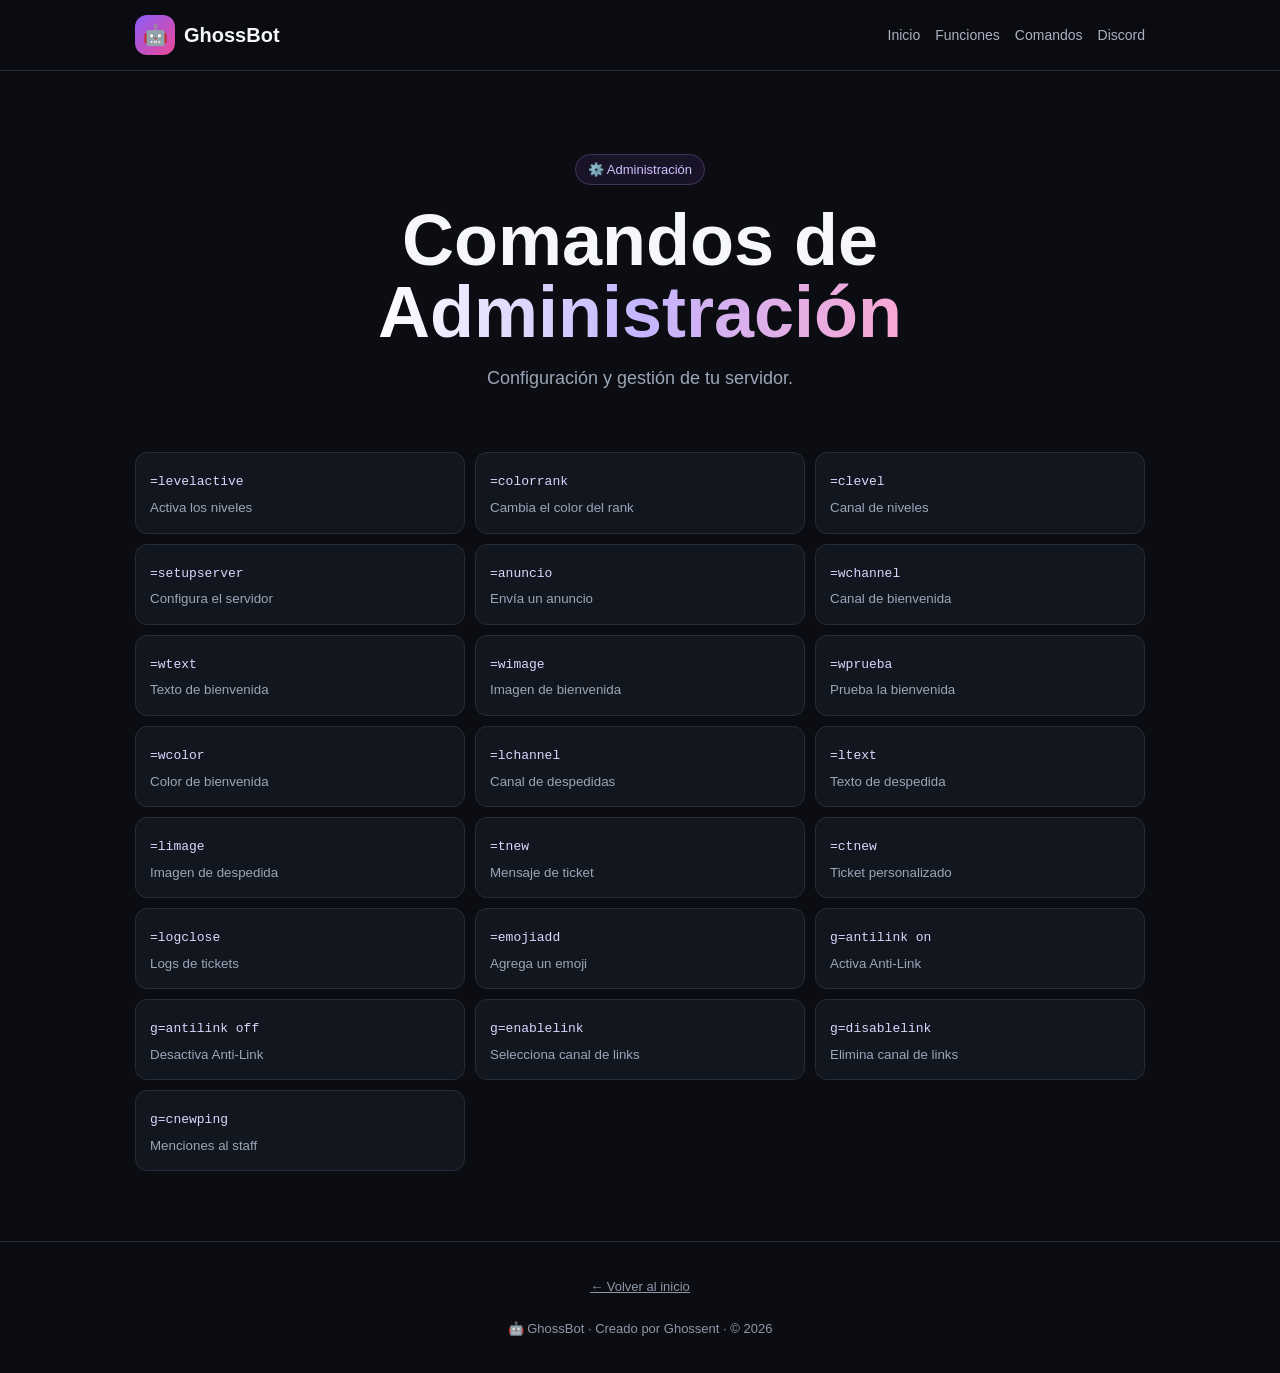
==== Administracion.html @ ec6d1754 "Add files via upload" ====
<!doctype html><html lang="es"><head><meta charset="utf-8"><meta name="viewport" content="width=device-width,initial-scale=1"><title>Administración — GhossBot</title><meta name="description" content="GhossBot, bot multifunción para Discord."><style>*{box-sizing:border-box}body{margin:0;background:#0b0d12;color:#f5f7fb;font-family:Arial,sans-serif;line-height:1.6}a{color:inherit}.wrap{max-width:1050px;margin:auto;padding:0 20px}header{position:sticky;top:0;background:#0b0d12eF;border-bottom:1px solid #252b38;padding:15px 0;z-index:5}.nav{display:flex;justify-content:space-between;align-items:center}.brand{font-weight:800;text-decoration:none;font-size:20px}.logo{display:inline-grid;place-items:center;width:40px;height:40px;border-radius:12px;background:linear-gradient(135deg,#8b5cf6,#ec4899);margin-right:9px}.links{display:flex;gap:15px}.links a{text-decoration:none;color:#aab2c2;font-size:14px}.links a:hover{color:white}.hero{text-align:center;padding:85px 20px}.badge{border:1px solid #41345d;background:#181326;padding:7px 12px;border-radius:99px;color:#cfc3ff;font-size:13px}.hero h1{font-size:clamp(42px,8vw,72px);line-height:1;margin:22px 0 16px}.grad{background:linear-gradient(90deg,#fff,#c4b5fd,#f9a8d4);color:transparent;background-clip:text}.hero p{max-width:700px;margin:auto;color:#9ba6b8;font-size:18px}.buttons{display:flex;justify-content:center;gap:12px;flex-wrap:wrap;margin-top:28px}.btn{padding:13px 20px;border-radius:12px;text-decoration:none;font-weight:bold;background:#191e28;border:1px solid #293140}.primary{border:0;background:linear-gradient(135deg,#8b5cf6,#ec4899)}section{padding:25px 0 70px}.title{text-align:center;margin-bottom:28px}.title h2{font-size:30px;margin:0}.title p{color:#9ba6b8}.grid{display:grid;grid-template-columns:repeat(auto-fit,minmax(210px,1fr));gap:15px}.card{background:#11161f;border:1px solid #252d3a;border-radius:18px;padding:22px;text-decoration:none;transition:.2s}.card:hover{transform:translateY(-4px);border-color:#5a477d}.card .icon{font-size:28px}.card h3{margin:10px 0 5px}.card p{color:#9ba6b8;margin:0;font-size:14px}.cmds{display:grid;grid-template-columns:repeat(auto-fit,minmax(260px,1fr));gap:10px}.cmd{background:#11161f;border:1px solid #252d3a;border-radius:12px;padding:14px}.cmd code{color:#ddd6fe;font-family:monospace}.cmd small{display:block;color:#9ba6b8;margin-top:4px}.search{max-width:650px;margin:0 auto 20px}.search input{width:100%;padding:15px;border-radius:12px;border:1px solid #293140;background:#0f131a;color:white;font-size:15px}footer{border-top:1px solid #252d3a;text-align:center;padding:35px;color:#8e98aa;font-size:13px}@media(max-width:650px){.links a:nth-child(n+3){display:none}.hero{padding:65px 20px}.nav{height:40px}}</style></head><body><header><div class="wrap nav"><a class="brand" href="index.html"><span class="logo">🤖</span>GhossBot</a><nav class="links"><a href="index.html">Inicio</a><a href="#funciones">Funciones</a><a href="Moderacion.html">Comandos</a><a href="https://discord.com/invite/5Wsrddkaq7">Discord</a></nav></div></header><main><div class="wrap hero" style="padding-bottom:35px"><span class="badge">⚙️ Administración</span><h1>Comandos de <span class="grad">Administración</span></h1><p>Configuración y gestión de tu servidor.</p></div><section><div class="wrap"><div class="cmds"><div class="cmd"><code>=levelactive</code><small>Activa los niveles</small></div><div class="cmd"><code>=colorrank</code><small>Cambia el color del rank</small></div><div class="cmd"><code>=clevel</code><small>Canal de niveles</small></div><div class="cmd"><code>=setupserver</code><small>Configura el servidor</small></div><div class="cmd"><code>=anuncio</code><small>Envía un anuncio</small></div><div class="cmd"><code>=wchannel</code><small>Canal de bienvenida</small></div><div class="cmd"><code>=wtext</code><small>Texto de bienvenida</small></div><div class="cmd"><code>=wimage</code><small>Imagen de bienvenida</small></div><div class="cmd"><code>=wprueba</code><small>Prueba la bienvenida</small></div><div class="cmd"><code>=wcolor</code><small>Color de bienvenida</small></div><div class="cmd"><code>=lchannel</code><small>Canal de despedidas</small></div><div class="cmd"><code>=ltext</code><small>Texto de despedida</small></div><div class="cmd"><code>=limage</code><small>Imagen de despedida</small></div><div class="cmd"><code>=tnew</code><small>Mensaje de ticket</small></div><div class="cmd"><code>=ctnew</code><small>Ticket personalizado</small></div><div class="cmd"><code>=logclose</code><small>Logs de tickets</small></div><div class="cmd"><code>=emojiadd</code><small>Agrega un emoji</small></div><div class="cmd"><code>g=antilink on</code><small>Activa Anti-Link</small></div><div class="cmd"><code>g=antilink off</code><small>Desactiva Anti-Link</small></div><div class="cmd"><code>g=enablelink</code><small>Selecciona canal de links</small></div><div class="cmd"><code>g=disablelink</code><small>Elimina canal de links</small></div><div class="cmd"><code>g=cnewping</code><small>Menciones al staff</small></div></div></div></section></main><footer><a href="index.html">← Volver al inicio</a><br><br>🤖 GhossBot · Creado por Ghossent · © 2026</footer></body></html>
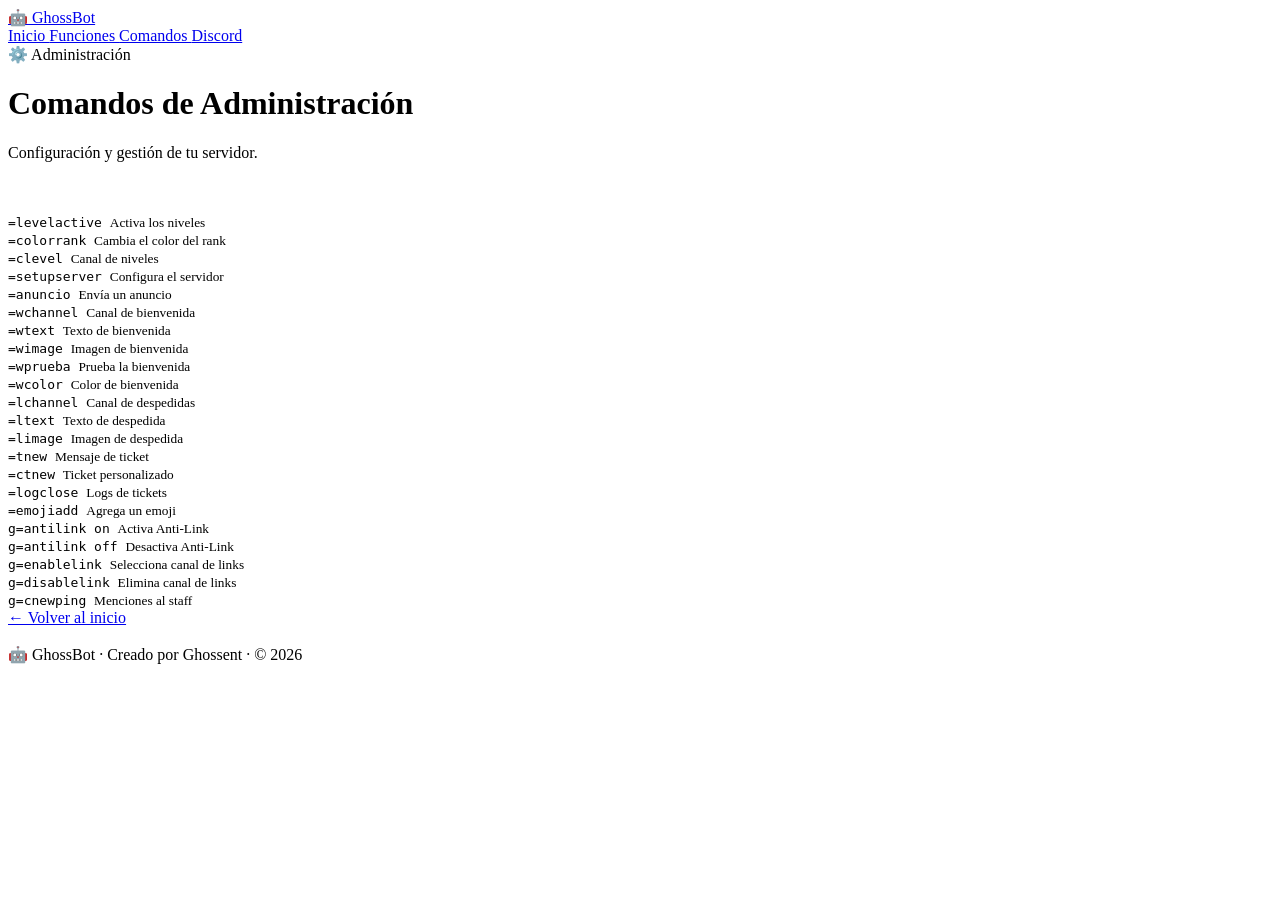
==== commit a0b256b5: "Add files via upload" ====
--- a/Administracion.html
+++ b/Administracion.html
@@ -1 +1,244 @@
-<!doctype html><html lang="es"><head><meta charset="utf-8"><meta name="viewport" content="width=device-width,initial-scale=1"><title>Administración — GhossBot</title><meta name="description" content="GhossBot, bot multifunción para Discord."><style>*{box-sizing:border-box}body{margin:0;background:#0b0d12;color:#f5f7fb;font-family:Arial,sans-serif;line-height:1.6}a{color:inherit}.wrap{max-width:1050px;margin:auto;padding:0 20px}header{position:sticky;top:0;background:#0b0d12eF;border-bottom:1px solid #252b38;padding:15px 0;z-index:5}.nav{display:flex;justify-content:space-between;align-items:center}.brand{font-weight:800;text-decoration:none;font-size:20px}.logo{display:inline-grid;place-items:center;width:40px;height:40px;border-radius:12px;background:linear-gradient(135deg,#8b5cf6,#ec4899);margin-right:9px}.links{display:flex;gap:15px}.links a{text-decoration:none;color:#aab2c2;font-size:14px}.links a:hover{color:white}.hero{text-align:center;padding:85px 20px}.badge{border:1px solid #41345d;background:#181326;padding:7px 12px;border-radius:99px;color:#cfc3ff;font-size:13px}.hero h1{font-size:clamp(42px,8vw,72px);line-height:1;margin:22px 0 16px}.grad{background:linear-gradient(90deg,#fff,#c4b5fd,#f9a8d4);color:transparent;background-clip:text}.hero p{max-width:700px;margin:auto;color:#9ba6b8;font-size:18px}.buttons{display:flex;justify-content:center;gap:12px;flex-wrap:wrap;margin-top:28px}.btn{padding:13px 20px;border-radius:12px;text-decoration:none;font-weight:bold;background:#191e28;border:1px solid #293140}.primary{border:0;background:linear-gradient(135deg,#8b5cf6,#ec4899)}section{padding:25px 0 70px}.title{text-align:center;margin-bottom:28px}.title h2{font-size:30px;margin:0}.title p{color:#9ba6b8}.grid{display:grid;grid-template-columns:repeat(auto-fit,minmax(210px,1fr));gap:15px}.card{background:#11161f;border:1px solid #252d3a;border-radius:18px;padding:22px;text-decoration:none;transition:.2s}.card:hover{transform:translateY(-4px);border-color:#5a477d}.card .icon{font-size:28px}.card h3{margin:10px 0 5px}.card p{color:#9ba6b8;margin:0;font-size:14px}.cmds{display:grid;grid-template-columns:repeat(auto-fit,minmax(260px,1fr));gap:10px}.cmd{background:#11161f;border:1px solid #252d3a;border-radius:12px;padding:14px}.cmd code{color:#ddd6fe;font-family:monospace}.cmd small{display:block;color:#9ba6b8;margin-top:4px}.search{max-width:650px;margin:0 auto 20px}.search input{width:100%;padding:15px;border-radius:12px;border:1px solid #293140;background:#0f131a;color:white;font-size:15px}footer{border-top:1px solid #252d3a;text-align:center;padding:35px;color:#8e98aa;font-size:13px}@media(max-width:650px){.links a:nth-child(n+3){display:none}.hero{padding:65px 20px}.nav{height:40px}}</style></head><body><header><div class="wrap nav"><a class="brand" href="index.html"><span class="logo">🤖</span>GhossBot</a><nav class="links"><a href="index.html">Inicio</a><a href="#funciones">Funciones</a><a href="Moderacion.html">Comandos</a><a href="https://discord.com/invite/5Wsrddkaq7">Discord</a></nav></div></header><main><div class="wrap hero" style="padding-bottom:35px"><span class="badge">⚙️ Administración</span><h1>Comandos de <span class="grad">Administración</span></h1><p>Configuración y gestión de tu servidor.</p></div><section><div class="wrap"><div class="cmds"><div class="cmd"><code>=levelactive</code><small>Activa los niveles</small></div><div class="cmd"><code>=colorrank</code><small>Cambia el color del rank</small></div><div class="cmd"><code>=clevel</code><small>Canal de niveles</small></div><div class="cmd"><code>=setupserver</code><small>Configura el servidor</small></div><div class="cmd"><code>=anuncio</code><small>Envía un anuncio</small></div><div class="cmd"><code>=wchannel</code><small>Canal de bienvenida</small></div><div class="cmd"><code>=wtext</code><small>Texto de bienvenida</small></div><div class="cmd"><code>=wimage</code><small>Imagen de bienvenida</small></div><div class="cmd"><code>=wprueba</code><small>Prueba la bienvenida</small></div><div class="cmd"><code>=wcolor</code><small>Color de bienvenida</small></div><div class="cmd"><code>=lchannel</code><small>Canal de despedidas</small></div><div class="cmd"><code>=ltext</code><small>Texto de despedida</small></div><div class="cmd"><code>=limage</code><small>Imagen de despedida</small></div><div class="cmd"><code>=tnew</code><small>Mensaje de ticket</small></div><div class="cmd"><code>=ctnew</code><small>Ticket personalizado</small></div><div class="cmd"><code>=logclose</code><small>Logs de tickets</small></div><div class="cmd"><code>=emojiadd</code><small>Agrega un emoji</small></div><div class="cmd"><code>g=antilink on</code><small>Activa Anti-Link</small></div><div class="cmd"><code>g=antilink off</code><small>Desactiva Anti-Link</small></div><div class="cmd"><code>g=enablelink</code><small>Selecciona canal de links</small></div><div class="cmd"><code>g=disablelink</code><small>Elimina canal de links</small></div><div class="cmd"><code>g=cnewping</code><small>Menciones al staff</small></div></div></div></section></main><footer><a href="index.html">← Volver al inicio</a><br><br>🤖 GhossBot · Creado por Ghossent · © 2026</footer></body></html>+<!DOCTYPE html>
+<html lang="es">
+ <head>
+  <meta charset="utf-8"/>
+  <meta content="width=device-width,initial-scale=1" name="viewport"/>
+  <title>
+   Administración — GhossBot
+  </title>
+  <meta content="GhossBot, bot multifunción para Discord." name="description"/>
+  <link href="style.css" rel="stylesheet"/>
+ </head>
+ <body>
+  <header>
+   <div class="wrap nav">
+    <a class="brand" href="index.html">
+     <span class="logo">
+      🤖
+     </span>
+     GhossBot
+    </a>
+    <nav class="links">
+     <a href="index.html">
+      Inicio
+     </a>
+     <a href="#funciones">
+      Funciones
+     </a>
+     <a href="Moderacion.html">
+      Comandos
+     </a>
+     <a href="https://discord.com/invite/5Wsrddkaq7">
+      Discord
+     </a>
+    </nav>
+   </div>
+  </header>
+  <main>
+   <div class="wrap hero" style="padding-bottom:35px">
+    <span class="badge">
+     ⚙️ Administración
+    </span>
+    <h1>
+     Comandos de
+     <span class="grad">
+      Administración
+     </span>
+    </h1>
+    <p>
+     Configuración y gestión de tu servidor.
+    </p>
+   </div>
+   <section>
+    <div class="wrap">
+     <div class="cmds">
+      <div class="cmd">
+       <code>
+        =levelactive
+       </code>
+       <small>
+        Activa los niveles
+       </small>
+      </div>
+      <div class="cmd">
+       <code>
+        =colorrank
+       </code>
+       <small>
+        Cambia el color del rank
+       </small>
+      </div>
+      <div class="cmd">
+       <code>
+        =clevel
+       </code>
+       <small>
+        Canal de niveles
+       </small>
+      </div>
+      <div class="cmd">
+       <code>
+        =setupserver
+       </code>
+       <small>
+        Configura el servidor
+       </small>
+      </div>
+      <div class="cmd">
+       <code>
+        =anuncio
+       </code>
+       <small>
+        Envía un anuncio
+       </small>
+      </div>
+      <div class="cmd">
+       <code>
+        =wchannel
+       </code>
+       <small>
+        Canal de bienvenida
+       </small>
+      </div>
+      <div class="cmd">
+       <code>
+        =wtext
+       </code>
+       <small>
+        Texto de bienvenida
+       </small>
+      </div>
+      <div class="cmd">
+       <code>
+        =wimage
+       </code>
+       <small>
+        Imagen de bienvenida
+       </small>
+      </div>
+      <div class="cmd">
+       <code>
+        =wprueba
+       </code>
+       <small>
+        Prueba la bienvenida
+       </small>
+      </div>
+      <div class="cmd">
+       <code>
+        =wcolor
+       </code>
+       <small>
+        Color de bienvenida
+       </small>
+      </div>
+      <div class="cmd">
+       <code>
+        =lchannel
+       </code>
+       <small>
+        Canal de despedidas
+       </small>
+      </div>
+      <div class="cmd">
+       <code>
+        =ltext
+       </code>
+       <small>
+        Texto de despedida
+       </small>
+      </div>
+      <div class="cmd">
+       <code>
+        =limage
+       </code>
+       <small>
+        Imagen de despedida
+       </small>
+      </div>
+      <div class="cmd">
+       <code>
+        =tnew
+       </code>
+       <small>
+        Mensaje de ticket
+       </small>
+      </div>
+      <div class="cmd">
+       <code>
+        =ctnew
+       </code>
+       <small>
+        Ticket personalizado
+       </small>
+      </div>
+      <div class="cmd">
+       <code>
+        =logclose
+       </code>
+       <small>
+        Logs de tickets
+       </small>
+      </div>
+      <div class="cmd">
+       <code>
+        =emojiadd
+       </code>
+       <small>
+        Agrega un emoji
+       </small>
+      </div>
+      <div class="cmd">
+       <code>
+        g=antilink on
+       </code>
+       <small>
+        Activa Anti-Link
+       </small>
+      </div>
+      <div class="cmd">
+       <code>
+        g=antilink off
+       </code>
+       <small>
+        Desactiva Anti-Link
+       </small>
+      </div>
+      <div class="cmd">
+       <code>
+        g=enablelink
+       </code>
+       <small>
+        Selecciona canal de links
+       </small>
+      </div>
+      <div class="cmd">
+       <code>
+        g=disablelink
+       </code>
+       <small>
+        Elimina canal de links
+       </small>
+      </div>
+      <div class="cmd">
+       <code>
+        g=cnewping
+       </code>
+       <small>
+        Menciones al staff
+       </small>
+      </div>
+     </div>
+    </div>
+   </section>
+  </main>
+  <footer>
+   <a href="index.html">
+    ← Volver al inicio
+   </a>
+   <br/>
+   <br/>
+   🤖 GhossBot · Creado por Ghossent · © 2026
+  </footer>
+ </body>
+</html>
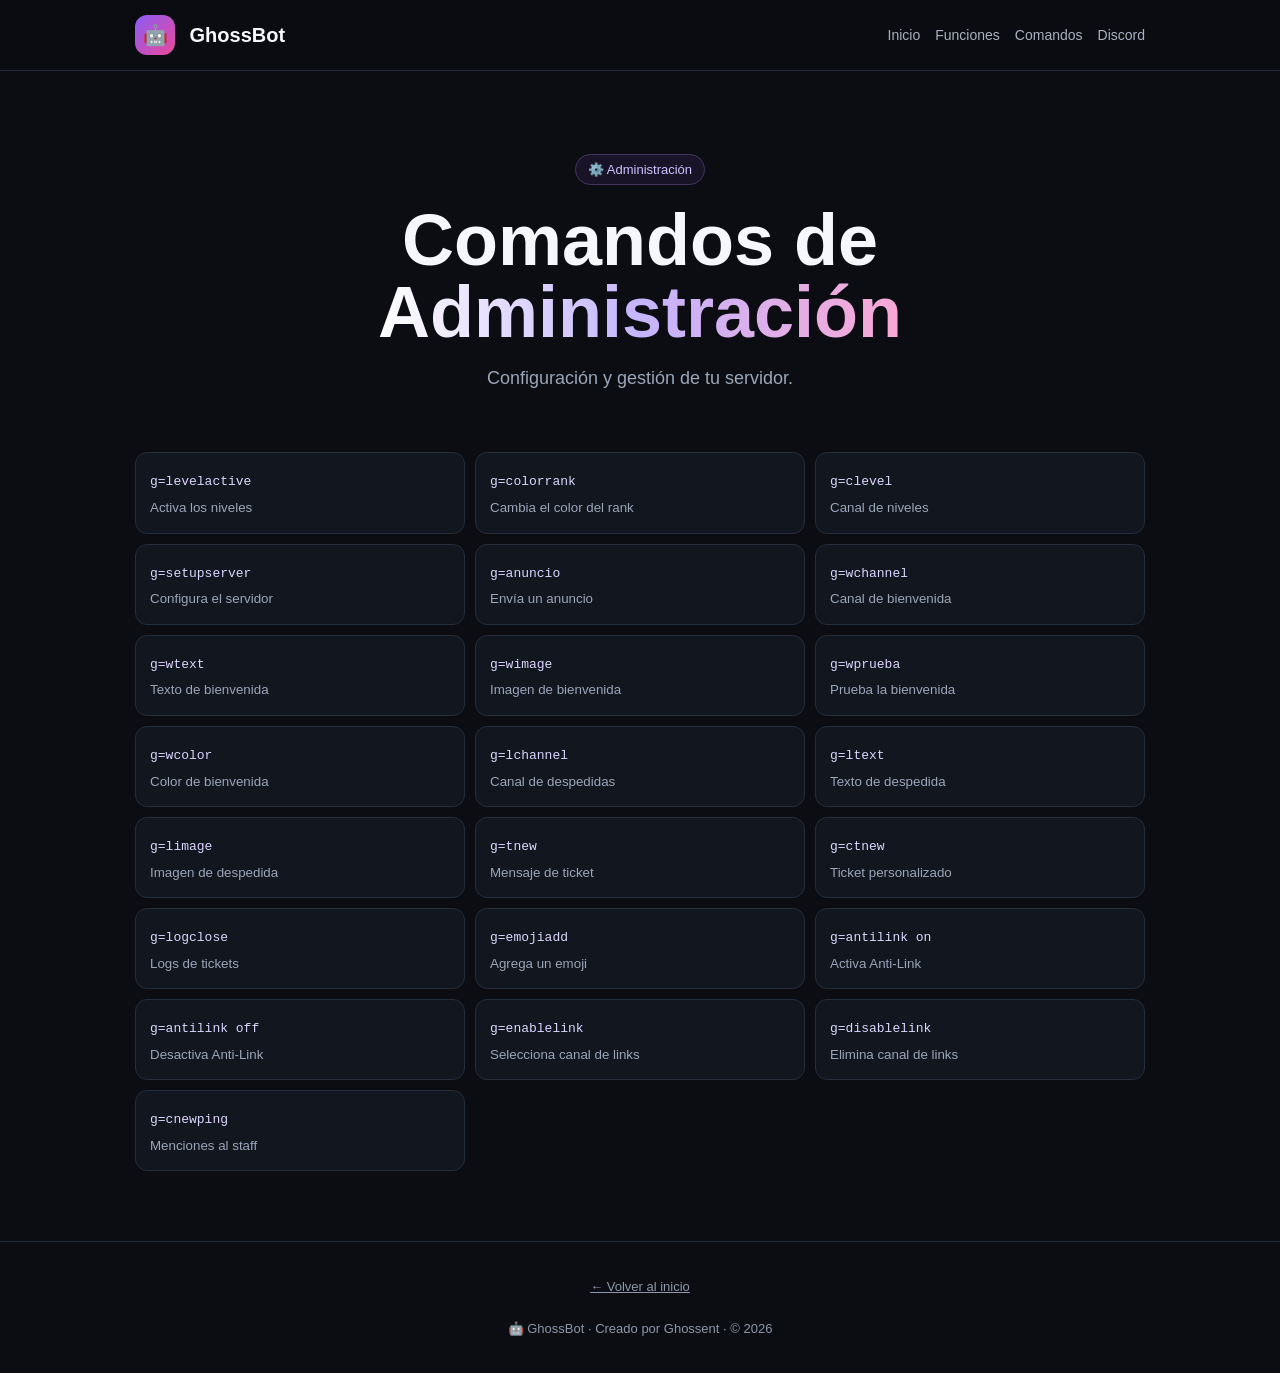
==== commit b154eae9: "Add files via upload" ====
--- a/Administracion.html
+++ b/Administracion.html
@@ -7,7 +7,7 @@
    Administración — GhossBot
   </title>
   <meta content="GhossBot, bot multifunción para Discord." name="description"/>
-  <link href="style.css" rel="stylesheet"/>
+  <link href="style.css?v=3" rel="stylesheet"/>
  </head>
  <body>
   <header>
@@ -54,7 +54,7 @@
      <div class="cmds">
       <div class="cmd">
        <code>
-        =levelactive
+        g=levelactive
        </code>
        <small>
         Activa los niveles
@@ -62,7 +62,7 @@
       </div>
       <div class="cmd">
        <code>
-        =colorrank
+        g=colorrank
        </code>
        <small>
         Cambia el color del rank
@@ -70,7 +70,7 @@
       </div>
       <div class="cmd">
        <code>
-        =clevel
+        g=clevel
        </code>
        <small>
         Canal de niveles
@@ -78,7 +78,7 @@
       </div>
       <div class="cmd">
        <code>
-        =setupserver
+        g=setupserver
        </code>
        <small>
         Configura el servidor
@@ -86,7 +86,7 @@
       </div>
       <div class="cmd">
        <code>
-        =anuncio
+        g=anuncio
        </code>
        <small>
         Envía un anuncio
@@ -94,7 +94,7 @@
       </div>
       <div class="cmd">
        <code>
-        =wchannel
+        g=wchannel
        </code>
        <small>
         Canal de bienvenida
@@ -102,7 +102,7 @@
       </div>
       <div class="cmd">
        <code>
-        =wtext
+        g=wtext
        </code>
        <small>
         Texto de bienvenida
@@ -110,7 +110,7 @@
       </div>
       <div class="cmd">
        <code>
-        =wimage
+        g=wimage
        </code>
        <small>
         Imagen de bienvenida
@@ -118,7 +118,7 @@
       </div>
       <div class="cmd">
        <code>
-        =wprueba
+        g=wprueba
        </code>
        <small>
         Prueba la bienvenida
@@ -126,7 +126,7 @@
       </div>
       <div class="cmd">
        <code>
-        =wcolor
+        g=wcolor
        </code>
        <small>
         Color de bienvenida
@@ -134,7 +134,7 @@
       </div>
       <div class="cmd">
        <code>
-        =lchannel
+        g=lchannel
        </code>
        <small>
         Canal de despedidas
@@ -142,7 +142,7 @@
       </div>
       <div class="cmd">
        <code>
-        =ltext
+        g=ltext
        </code>
        <small>
         Texto de despedida
@@ -150,7 +150,7 @@
       </div>
       <div class="cmd">
        <code>
-        =limage
+        g=limage
        </code>
        <small>
         Imagen de despedida
@@ -158,7 +158,7 @@
       </div>
       <div class="cmd">
        <code>
-        =tnew
+        g=tnew
        </code>
        <small>
         Mensaje de ticket
@@ -166,7 +166,7 @@
       </div>
       <div class="cmd">
        <code>
-        =ctnew
+        g=ctnew
        </code>
        <small>
         Ticket personalizado
@@ -174,7 +174,7 @@
       </div>
       <div class="cmd">
        <code>
-        =logclose
+        g=logclose
        </code>
        <small>
         Logs de tickets
@@ -182,7 +182,7 @@
       </div>
       <div class="cmd">
        <code>
-        =emojiadd
+        g=emojiadd
        </code>
        <small>
         Agrega un emoji
--- a/style.css
+++ b/style.css
@@ -0,0 +1,15 @@
+*{box-sizing:border-box}body{margin:0;background:#0b0d12;color:#f5f7fb;font-family:Arial,sans-serif;line-height:1.6}a{color:inherit}.wrap{max-width:1050px;margin:auto;padding:0 20px}header{position:sticky;top:0;background:#0b0d12eF;border-bottom:1px solid #252b38;padding:15px 0;z-index:5}.nav{display:flex;justify-content:space-between;align-items:center}.brand{font-weight:800;text-decoration:none;font-size:20px}.logo{display:inline-grid;place-items:center;width:40px;height:40px;border-radius:12px;background:linear-gradient(135deg,#8b5cf6,#ec4899);margin-right:9px}.links{display:flex;gap:15px}.links a{text-decoration:none;color:#aab2c2;font-size:14px}.links a:hover{color:white}.hero{text-align:center;padding:85px 20px}.badge{border:1px solid #41345d;background:#181326;padding:7px 12px;border-radius:99px;color:#cfc3ff;font-size:13px}.hero h1{font-size:clamp(42px,8vw,72px);line-height:1;margin:22px 0 16px}.grad{background:linear-gradient(90deg,#fff,#c4b5fd,#f9a8d4);color:transparent;background-clip:text}.hero p{max-width:700px;margin:auto;color:#9ba6b8;font-size:18px}.buttons{display:flex;justify-content:center;gap:12px;flex-wrap:wrap;margin-top:28px}.btn{padding:13px 20px;border-radius:12px;text-decoration:none;font-weight:bold;background:#191e28;border:1px solid #293140}.primary{border:0;background:linear-gradient(135deg,#8b5cf6,#ec4899)}section{padding:25px 0 70px}.title{text-align:center;margin-bottom:28px}.title h2{font-size:30px;margin:0}.title p{color:#9ba6b8}.grid{display:grid;grid-template-columns:repeat(auto-fit,minmax(210px,1fr));gap:15px}.card{background:#11161f;border:1px solid #252d3a;border-radius:18px;padding:22px;text-decoration:none;transition:.2s}.card:hover{transform:translateY(-4px);border-color:#5a477d}.card .icon{font-size:28px}.card h3{margin:10px 0 5px}.card p{color:#9ba6b8;margin:0;font-size:14px}.cmds{display:grid;grid-template-columns:repeat(auto-fit,minmax(260px,1fr));gap:10px}.cmd{background:#11161f;border:1px solid #252d3a;border-radius:12px;padding:14px}.cmd code{color:#ddd6fe;font-family:monospace}.cmd small{display:block;color:#9ba6b8;margin-top:4px}.search{max-width:650px;margin:0 auto 20px}.search input{width:100%;padding:15px;border-radius:12px;border:1px solid #293140;background:#0f131a;color:white;font-size:15px}footer{border-top:1px solid #252d3a;text-align:center;padding:35px;color:#8e98aa;font-size:13px}@media(max-width:650px){.links a:nth-child(n+3){display:none}.hero{padding:65px 20px}.nav{height:40px}}
+
+
+/* Ajustes móviles y búsqueda */
+.cmds { width: 100%; }
+.cmd { min-width: 0; overflow-wrap: anywhere; }
+.search input { outline: none; }
+.search input:focus { border-color: #8b5cf6; box-shadow: 0 0 0 3px rgba(139,92,246,.12); }
+@media (max-width: 700px) {
+  .wrap { width: 100%; padding-left: 16px; padding-right: 16px; }
+  .cmds { grid-template-columns: 1fr; }
+  .grid { grid-template-columns: 1fr; }
+  .hero h1 { font-size: clamp(38px, 12vw, 58px); }
+  .links { gap: 10px; }
+}
